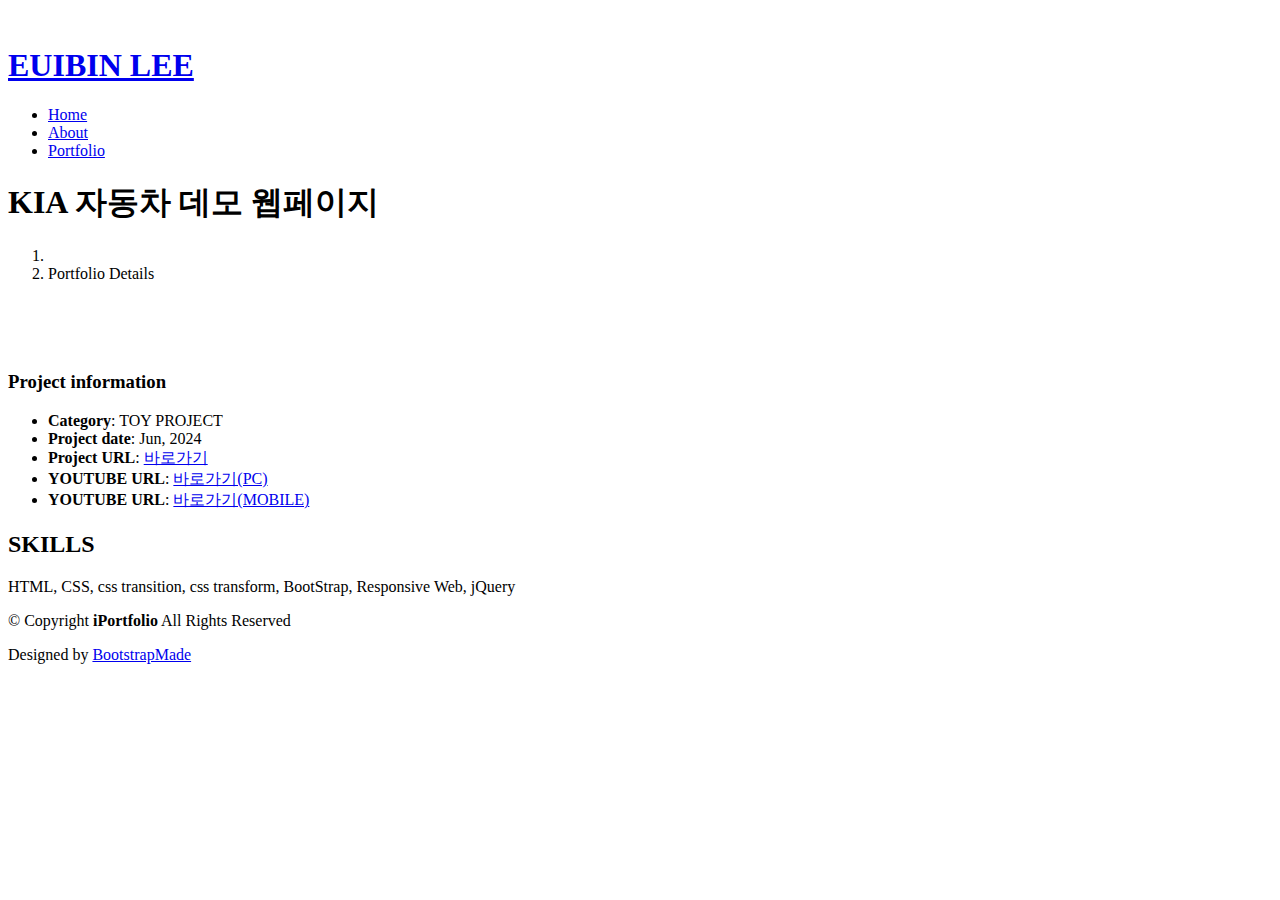
==== portfolio-details1.html @ 6554682e "Add files via upload" ====
<!DOCTYPE html>
<html lang="en">

<head>
  <meta charset="utf-8">
  <meta content="width=device-width, initial-scale=1.0" name="viewport">
  <title>EUIBIN LEE</title>
  <meta content="" name="description">
  <meta content="" name="keywords">

  <!-- Favicons -->
  <link href="assets/img/favicon.png" rel="icon">
  <link href="assets/img/apple-touch-icon.png" rel="apple-touch-icon">

  <!-- Fonts -->
  <link href="https://fonts.googleapis.com" rel="preconnect">
  <link href="https://fonts.gstatic.com" rel="preconnect" crossorigin>
  <link href="https://fonts.googleapis.com/css2?family=Roboto:ital,wght@0,100;0,300;0,400;0,500;0,700;0,900;1,100;1,300;1,400;1,500;1,700;1,900&family=Poppins:ital,wght@0,100;0,200;0,300;0,400;0,500;0,600;0,700;0,800;0,900;1,100;1,200;1,300;1,400;1,500;1,600;1,700;1,800;1,900&family=Raleway:ital,wght@0,100;0,200;0,300;0,400;0,500;0,600;0,700;0,800;0,900;1,100;1,200;1,300;1,400;1,500;1,600;1,700;1,800;1,900&display=swap" rel="stylesheet">

  <!-- Vendor CSS Files -->
  <link href="assets/vendor/bootstrap/css/bootstrap.min.css" rel="stylesheet">
  <link href="assets/vendor/bootstrap-icons/bootstrap-icons.css" rel="stylesheet">
  <link href="assets/vendor/aos/aos.css" rel="stylesheet">
  <link href="assets/vendor/glightbox/css/glightbox.min.css" rel="stylesheet">
  <link href="assets/vendor/swiper/swiper-bundle.min.css" rel="stylesheet">

  <!-- Main CSS File -->
  <link href="assets/css/main.css" rel="stylesheet">
  
  <!-- font-awesome -->
  <link rel="stylesheet" href="https://cdnjs.cloudflare.com/ajax/libs/font-awesome/6.5.2/css/all.min.css" integrity="sha512-SnH5WK+bZxgPHs44uWIX+LLJAJ9/2PkPKZ5QiAj6Ta86w+fsb2TkcmfRyVX3pBnMFcV7oQPJkl9QevSCWr3W6A==" crossorigin="anonymous" referrerpolicy="no-referrer" />

  <!-- =======================================================
  * Template Name: iPortfolio
  * Template URL: https://bootstrapmade.com/iportfolio-bootstrap-portfolio-websites-template/
  * Updated: Jun 29 2024 with Bootstrap v5.3.3
  * Author: BootstrapMade.com
  * License: https://bootstrapmade.com/license/
  ======================================================== -->
</head>

<body class="portfolio-details-page">

  <header id="header" class="header dark-background d-flex flex-column">
    <i class="header-toggle d-xl-none bi bi-list"></i>

    <div class="profile-img">
      <img src="assets/img/portfolio/profile_bin.jpg" alt="" class="img-fluid rounded-circle">
    </div>

    <a href="index.html" class="logo d-flex align-items-center justify-content-center">
      <!-- Uncomment the line below if you also wish to use an image logo -->
      <!-- <img src="assets/img/logo.png" alt=""> -->
      <h1 class="sitename">EUIBIN LEE</h1> 
    </a>

    <div class="social-links text-center">
      <a href="https://www.youtube.com/@EUIBINLEE" class="instagram" target="_blank"><i class="fa-solid fa-globe"></i></a>
      <a href="https://github.com/euibin92" class="instagram" target="_blank"><i class="fa-brands fa-github"></i></a>
    </div>

    <nav id="navmenu" class="navmenu">
      <ul>
        <li><a href="index.html#hero" class="active"><i class="bi bi-house navicon"></i>Home</a></li>
        <li><a href="index.html#about"><i class="bi bi-person navicon"></i> About</a></li>
        <!-- <li><a href="#resume"><i class="bi bi-file-earmark-text navicon"></i> Resume</a></li> -->
        <li><a href="index.html#portfolio"><i class="bi bi-images navicon"></i> Portfolio</a></li>
        <!-- <li><a href="#services"><i class="bi bi-hdd-stack navicon"></i> Services</a></li>
        <li class="dropdown"><a href="#"><i class="bi bi-menu-button navicon"></i> <span>Dropdown</span> <i class="bi bi-chevron-down toggle-dropdown"></i></a>
          <ul>
            <li><a href="#">Dropdown 1</a></li>
            <li class="dropdown"><a href="#"><span>Deep Dropdown</span> <i class="bi bi-chevron-down toggle-dropdown"></i></a>
              <ul>
                <li><a href="#">Deep Dropdown 1</a></li>
                <li><a href="#">Deep Dropdown 2</a></li>
                <li><a href="#">Deep Dropdown 3</a></li>
                <li><a href="#">Deep Dropdown 4</a></li>
                <li><a href="#">Deep Dropdown 5</a></li>
              </ul>
            </li>
            <li><a href="#">Dropdown 2</a></li>
            <li><a href="#">Dropdown 3</a></li>
            <li><a href="#">Dropdown 4</a></li>
          </ul>
        </li>
        <li><a href="#contact"><i class="bi bi-envelope navicon"></i> Contact</a></li> -->
      </ul>
    </nav>

  </header>

  <main class="main">

    <!-- Page Title -->
    <div class="page-title dark-background">
      <div class="container d-lg-flex justify-content-between align-items-center">
        <h1 class="mb-2 mb-lg-0">KIA 자동차 데모 웹페이지</h1>
        <nav class="breadcrumbs">
          <ol>
            <li><a href="index.html" style="color: white;">Home</a></li>
            <li class="current">Portfolio Details</li>
          </ol>
        </nav>
      </div>
    </div><!-- End Page Title -->

    <!-- Portfolio Details Section -->
    <section id="portfolio-details" class="portfolio-details section">

      <div class="container" data-aos="fade-up" data-aos-delay="100">

        <div class="row gy-4">

          <div class="col-lg-8">
            <div class="portfolio-details-slider swiper init-swiper">

              <script type="application/json" class="swiper-config">
                {
                  "loop": true,
                  "speed": 600,
                  "autoplay": {
                    "delay": 5000
                  },
                  "slidesPerView": "auto",
                  "pagination": {
                    "el": ".swiper-pagination",
                    "type": "bullets",
                    "clickable": true
                  }
                }
              </script>

              <div class="swiper-wrapper align-items-center">

                <div class="swiper-slide">
                  <img src="assets/img/portfolio/kia/kia01.png" alt="">
                </div>

                <div class="swiper-slide">
                  <img src="assets/img/portfolio/kia/kia02.png" alt="">
                </div>

                <div class="swiper-slide">
                  <img src="assets/img/portfolio/kia/kia03.png" alt="">
                </div>

                <div class="swiper-slide">
                  <img src="assets/img/portfolio/kia/kia-mo01.png" alt="" style="display: block; width: 300px; margin: 0 auto;">
                </div>
                
                <div class="swiper-slide">
                  <img src="assets/img/portfolio/kia/kia-mo03.png" alt="" style="display: block; width: 300px; margin: 0 auto;">
                </div>
                
              </div>
              <div class="swiper-pagination"></div>
            </div>
          </div>

          <div class="col-lg-4">
            <div class="portfolio-info" data-aos="fade-up" data-aos-delay="200">
              <h3>Project information</h3>
              <ul>
                <li><strong>Category</strong>: TOY PROJECT</li>
                <li><strong>Project date</strong>: Jun, 2024</li>
                <li><strong>Project URL</strong>: <a href="https://euibin92.github.io/kia/" target="_blank">바로가기</a></li>
                <li><strong>YOUTUBE URL</strong>: <a href="https://youtu.be/VplAibMbOSA" target="_blank">바로가기(PC)</a></li>
                <li><strong>YOUTUBE URL</strong>: <a href="https://youtube.com/shorts/Ud8jAtkJiP0" target="_blank">바로가기(MOBILE)</a></li>
              </ul>
            </div>
            <div class="portfolio-description" data-aos="fade-up" data-aos-delay="300">
              <h2>SKILLS</h2>
              <p>
                HTML, CSS, css transition, css transform, BootStrap, Responsive Web, jQuery
              </p>
            </div>
          </div>

        </div>

      </div>

    </section><!-- /Portfolio Details Section -->

  </main>

  <footer id="footer" class="footer position-relative light-background">

    <div class="container">
      <div class="copyright text-center ">
        <p>© <span>Copyright</span> <strong class="px-1 sitename">iPortfolio</strong> <span>All Rights Reserved</span></p>
      </div>
      <div class="credits">
        <!-- All the links in the footer should remain intact. -->
        <!-- You can delete the links only if you've purchased the pro version. -->
        <!-- Licensing information: https://bootstrapmade.com/license/ -->
        <!-- Purchase the pro version with working PHP/AJAX contact form: [buy-url] -->
        Designed by <a href="https://bootstrapmade.com/">BootstrapMade</a>
      </div>
    </div>

  </footer>

  <!-- Scroll Top -->
  <a href="#" id="scroll-top" class="scroll-top d-flex align-items-center justify-content-center"><i class="bi bi-arrow-up-short"></i></a>

  <!-- Preloader -->
  <div id="preloader"></div>

  <!-- Vendor JS Files -->
  <script src="assets/vendor/bootstrap/js/bootstrap.bundle.min.js"></script>
  <script src="assets/vendor/php-email-form/validate.js"></script>
  <script src="assets/vendor/aos/aos.js"></script>
  <script src="assets/vendor/typed.js/typed.umd.js"></script>
  <script src="assets/vendor/purecounter/purecounter_vanilla.js"></script>
  <script src="assets/vendor/waypoints/noframework.waypoints.js"></script>
  <script src="assets/vendor/glightbox/js/glightbox.min.js"></script>
  <script src="assets/vendor/imagesloaded/imagesloaded.pkgd.min.js"></script>
  <script src="assets/vendor/isotope-layout/isotope.pkgd.min.js"></script>
  <script src="assets/vendor/swiper/swiper-bundle.min.js"></script>

  <!-- Main JS File -->
  <script src="assets/js/main.js"></script>

</body>

</html>
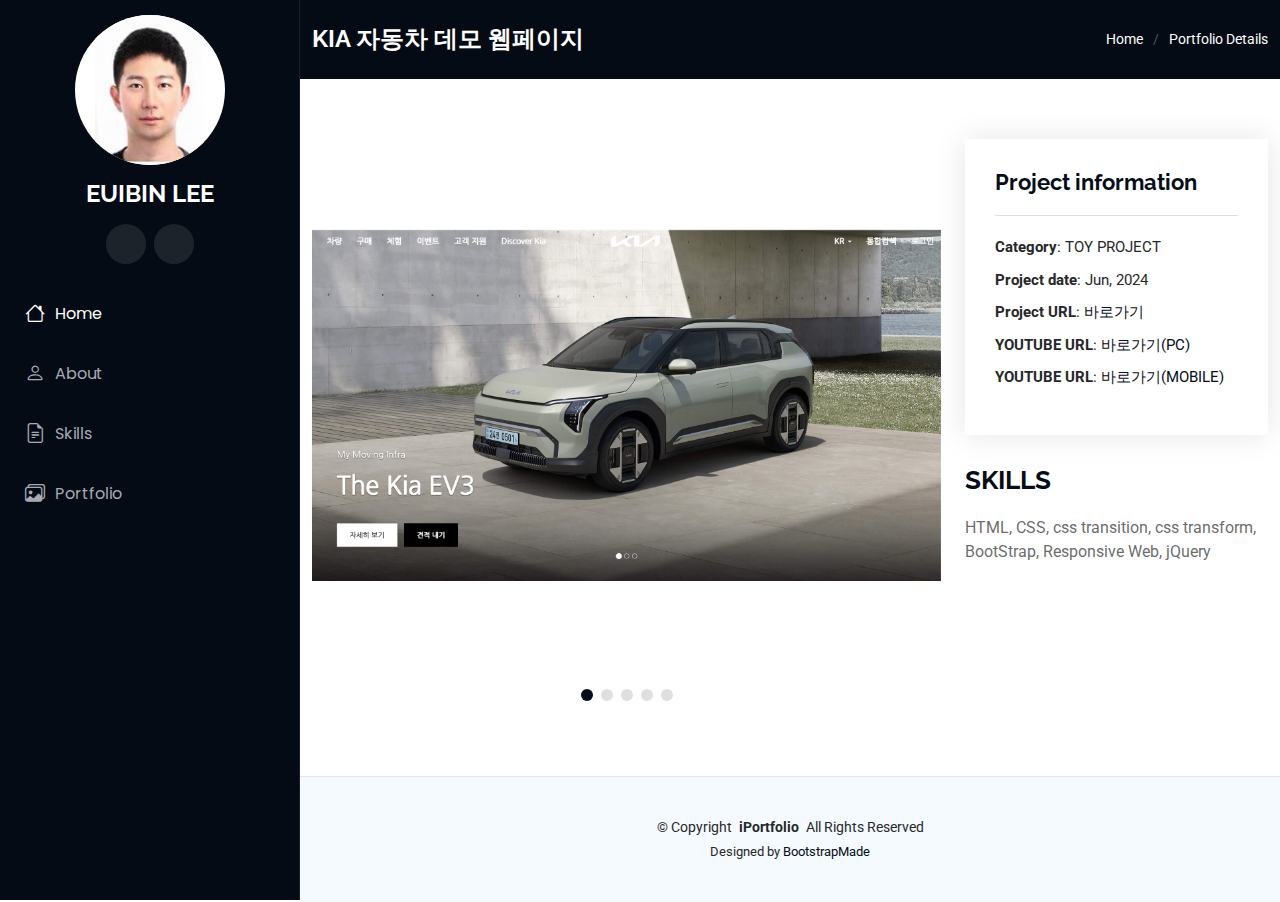
==== commit 6a4391d3: "Add files via upload" ====
--- a/portfolio-details1.html
+++ b/portfolio-details1.html
@@ -63,7 +63,7 @@
       <ul>
         <li><a href="index.html#hero" class="active"><i class="bi bi-house navicon"></i>Home</a></li>
         <li><a href="index.html#about"><i class="bi bi-person navicon"></i> About</a></li>
-        <!-- <li><a href="#resume"><i class="bi bi-file-earmark-text navicon"></i> Resume</a></li> -->
+        <li><a href="index.html#skills"><i class="bi bi-file-earmark-text navicon"></i> Skills</a></li>
         <li><a href="index.html#portfolio"><i class="bi bi-images navicon"></i> Portfolio</a></li>
         <!-- <li><a href="#services"><i class="bi bi-hdd-stack navicon"></i> Services</a></li>
         <li class="dropdown"><a href="#"><i class="bi bi-menu-button navicon"></i> <span>Dropdown</span> <i class="bi bi-chevron-down toggle-dropdown"></i></a>
